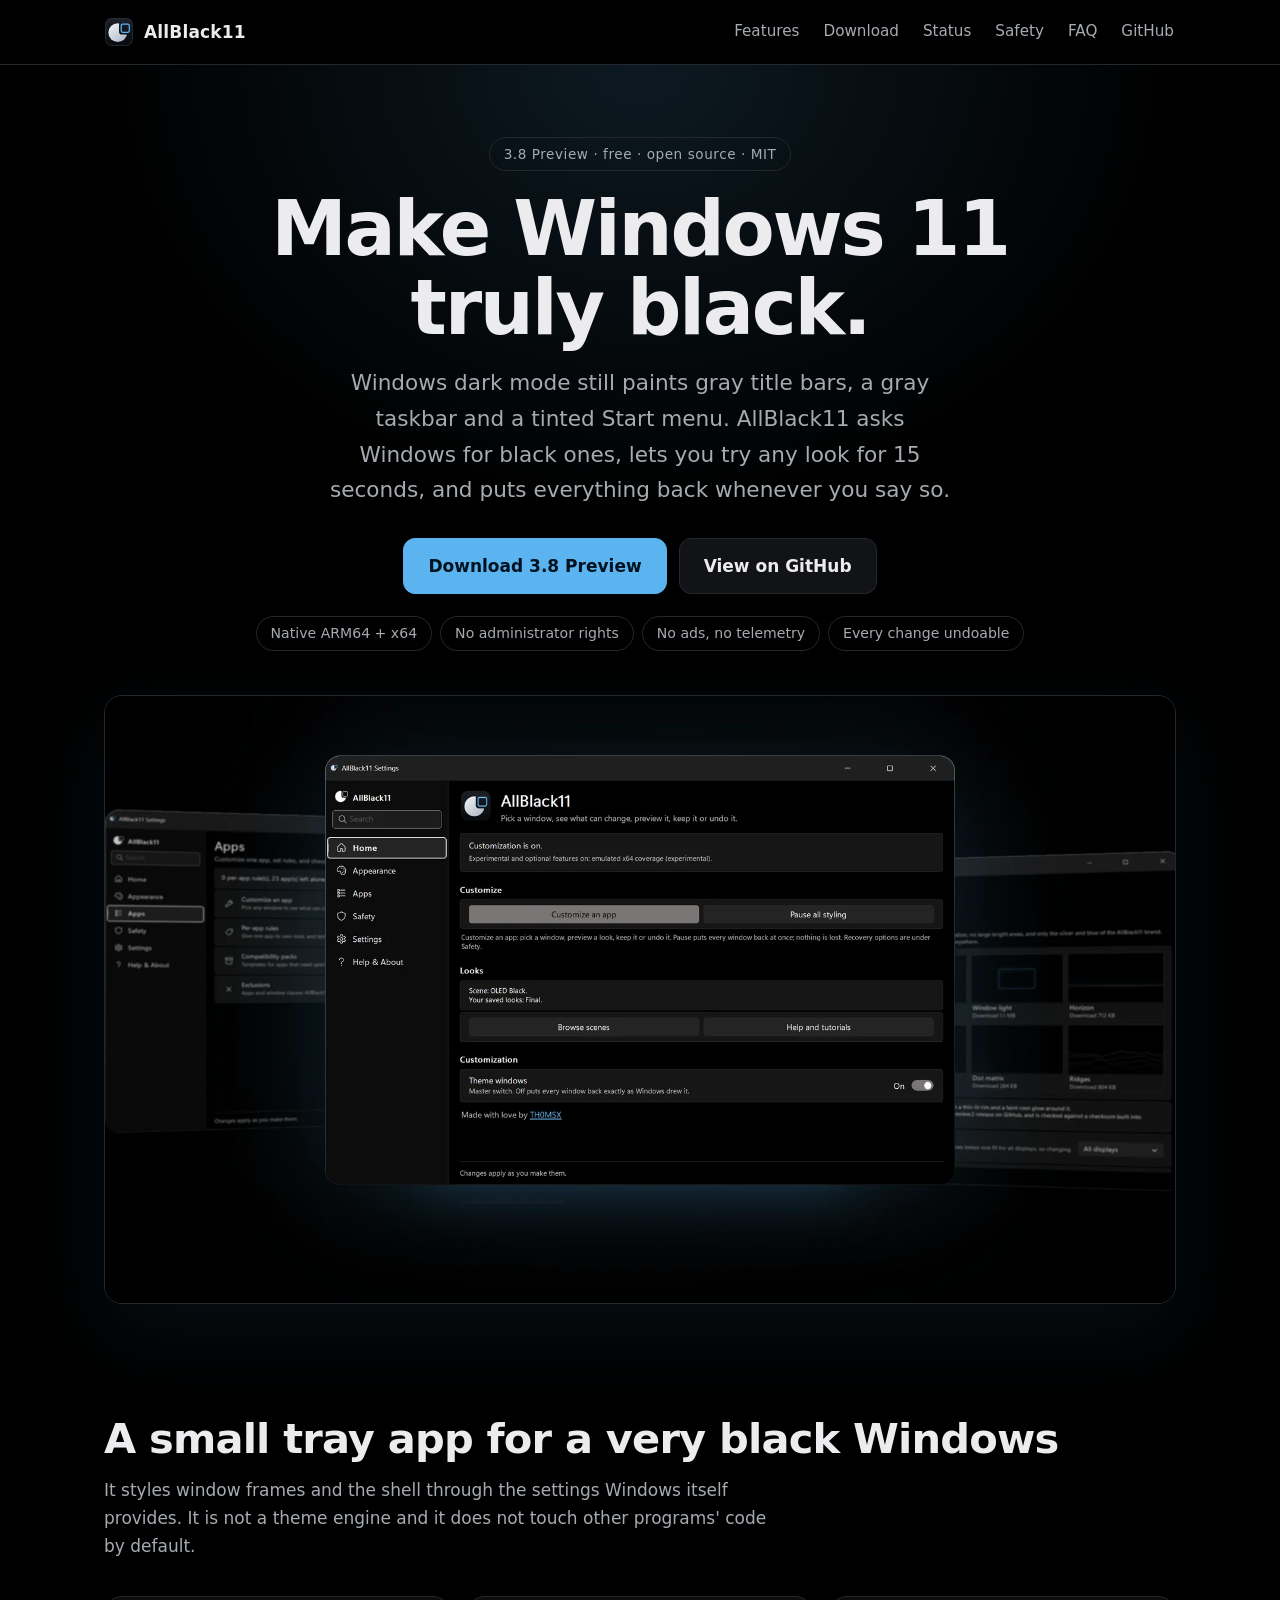
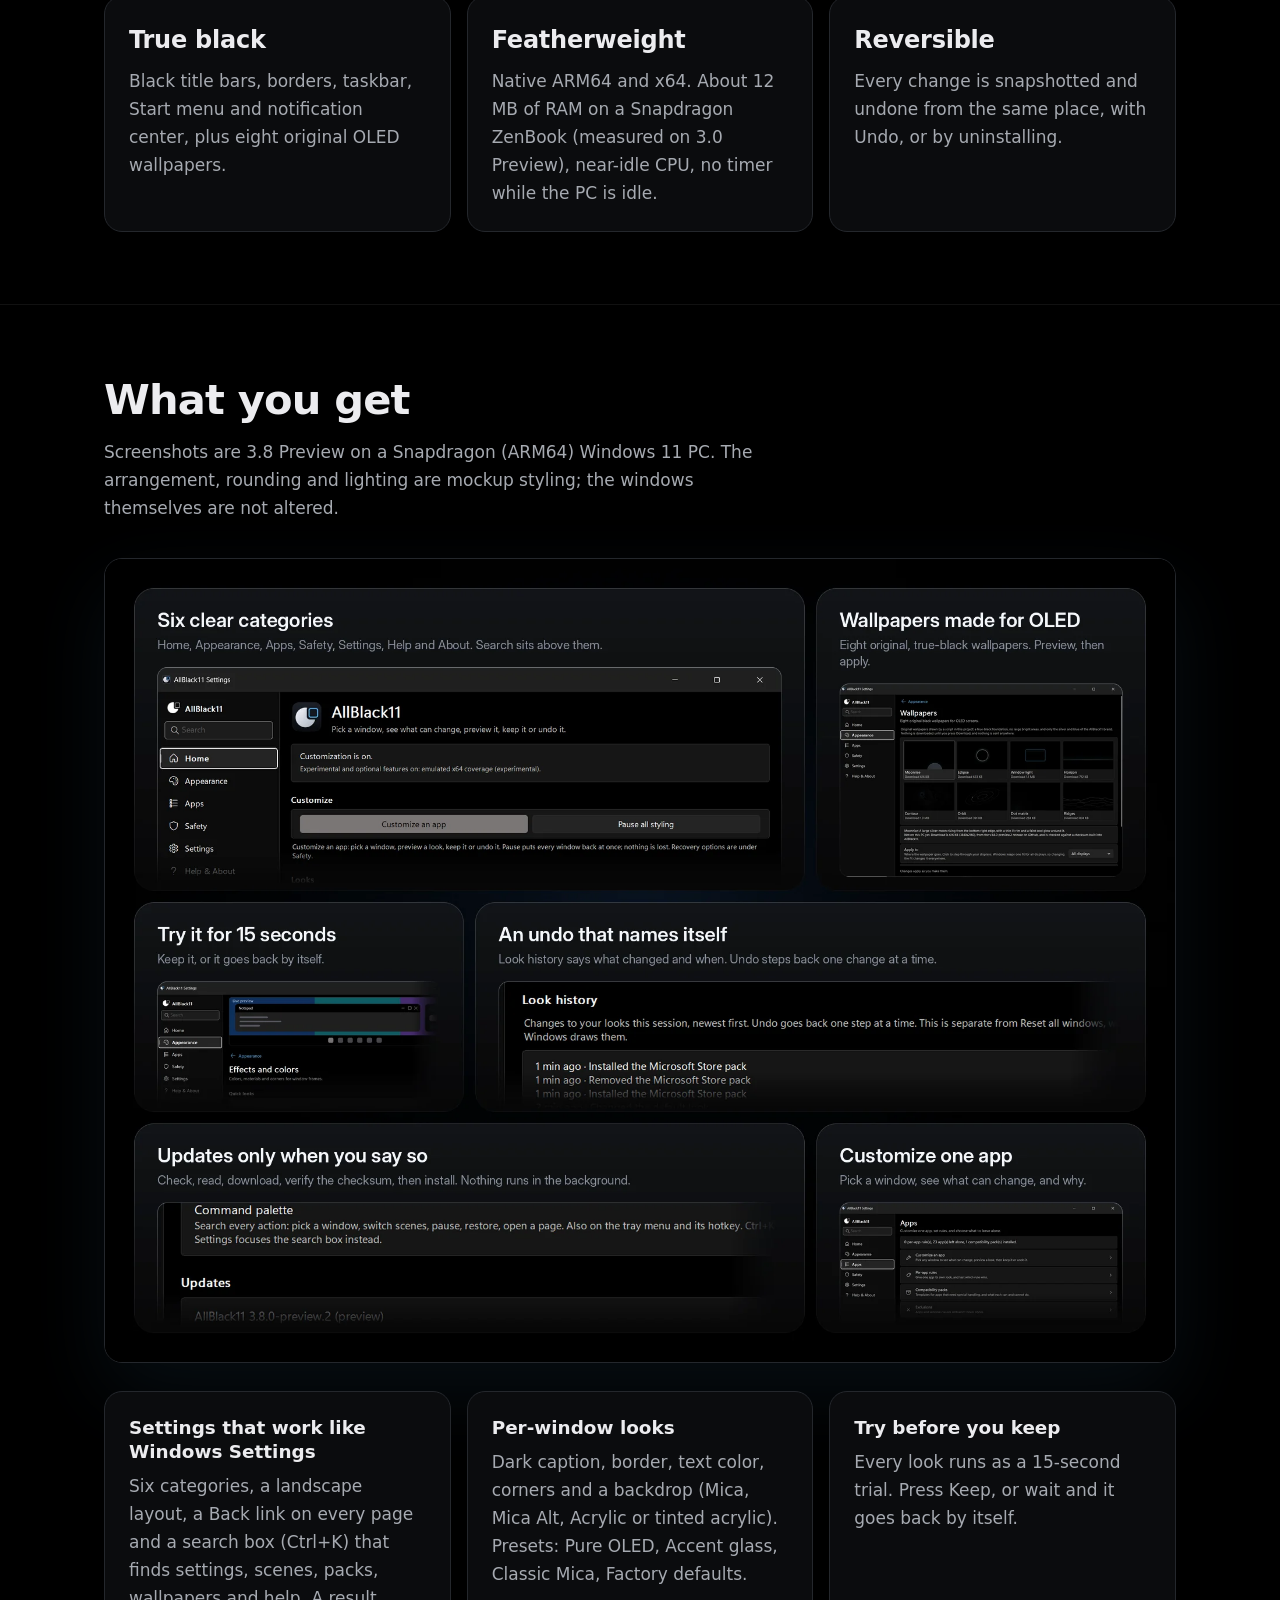
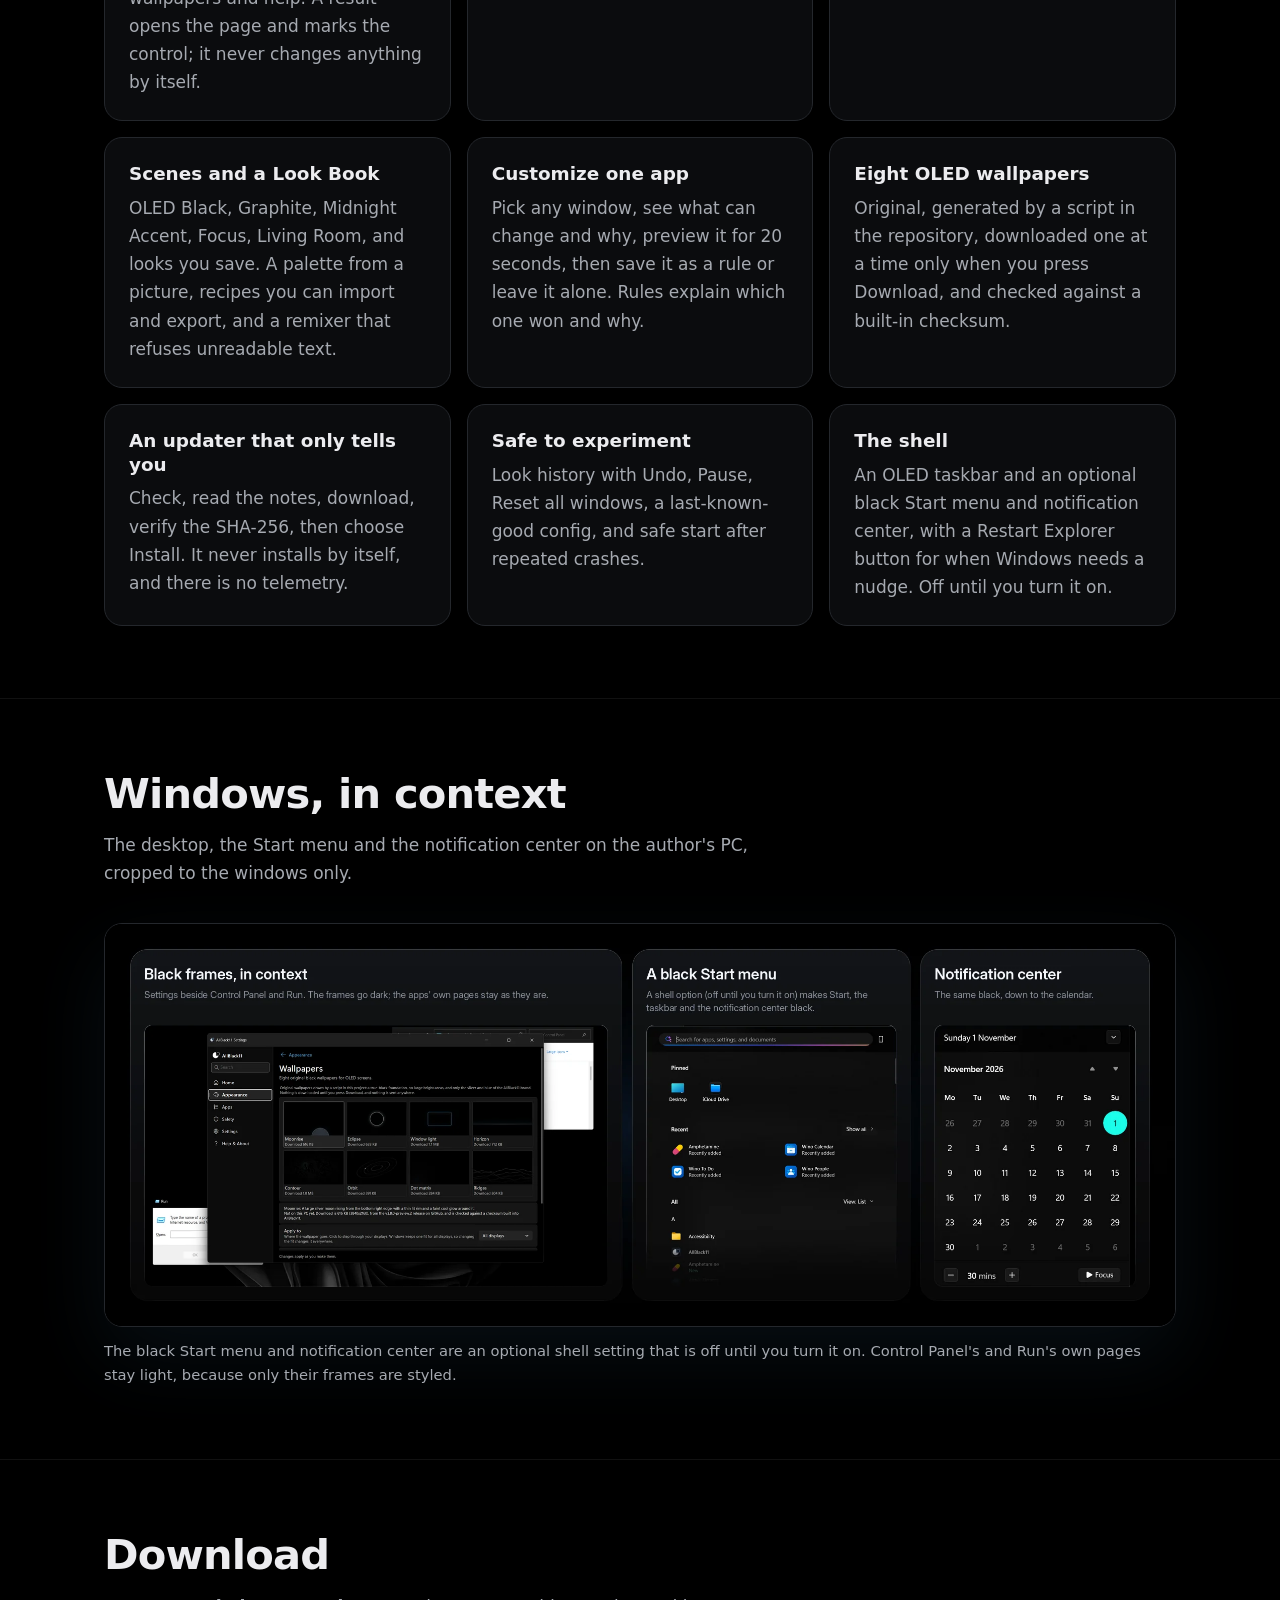
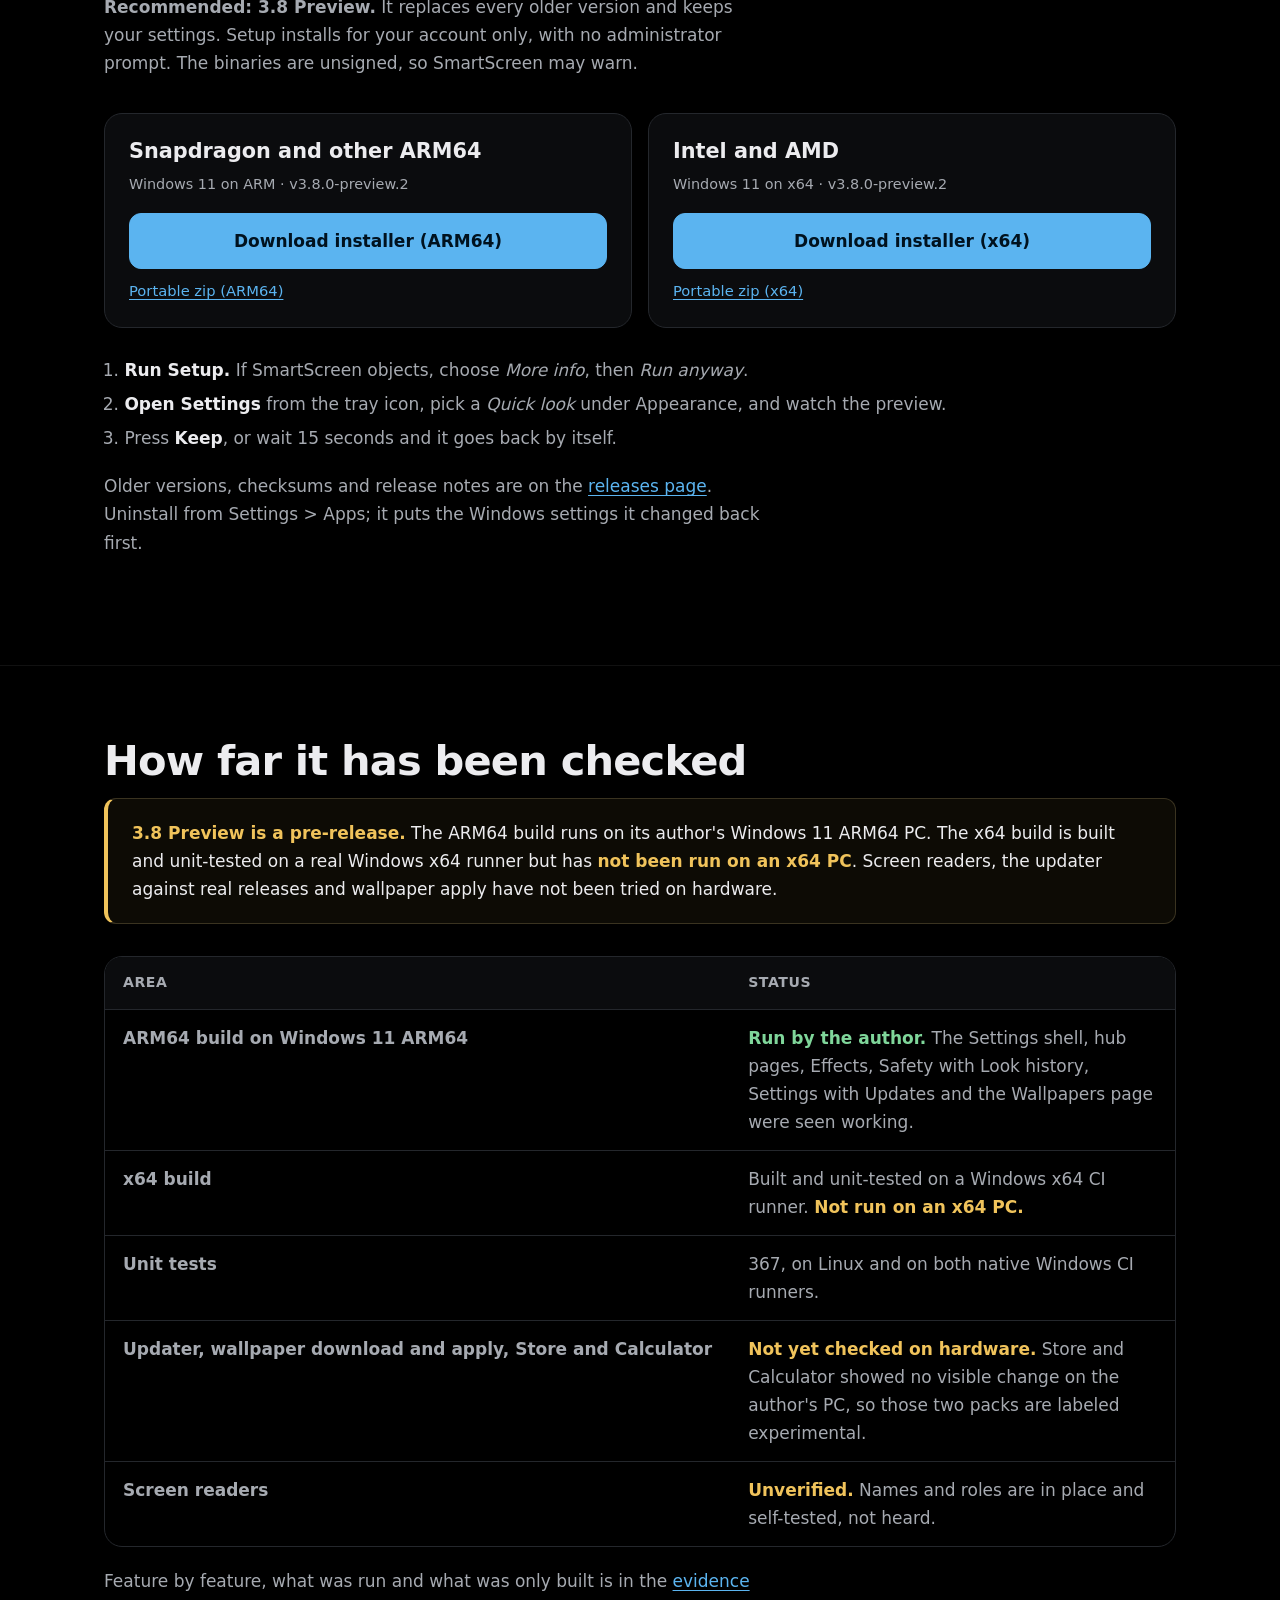
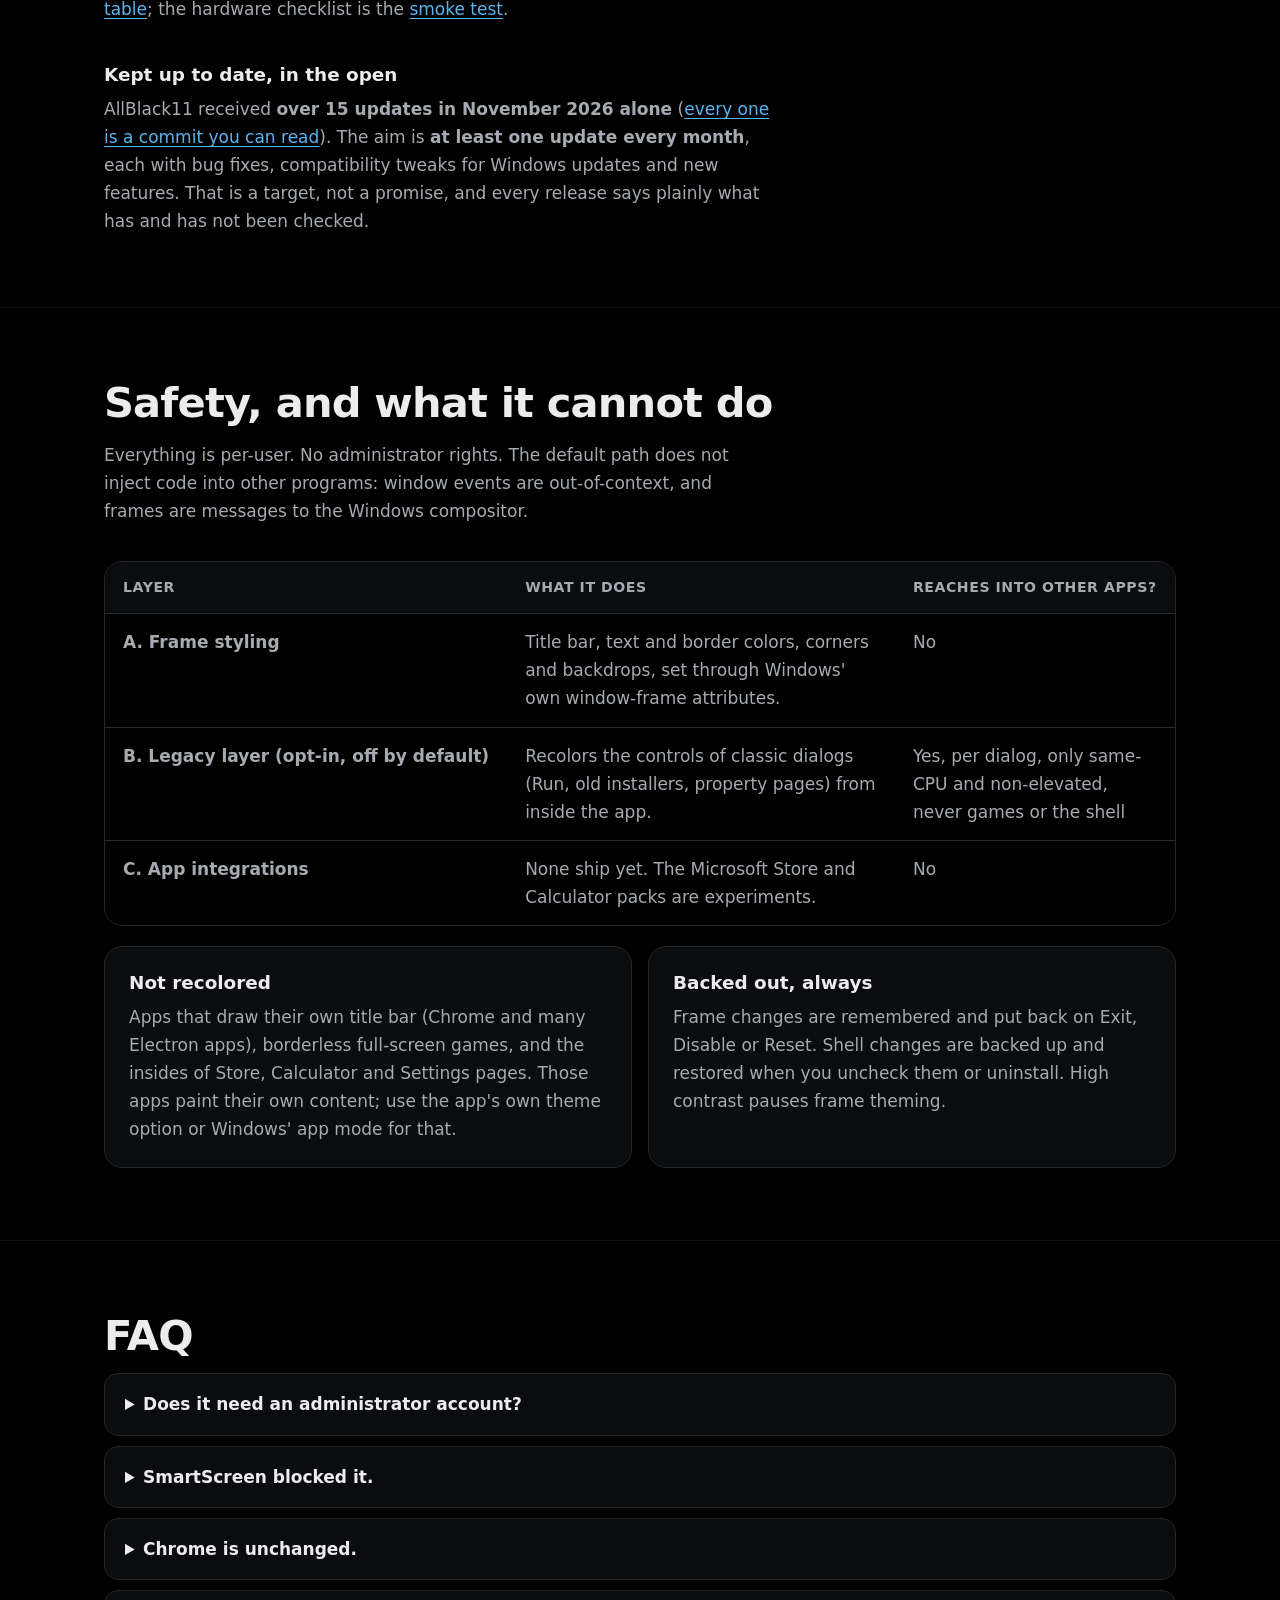
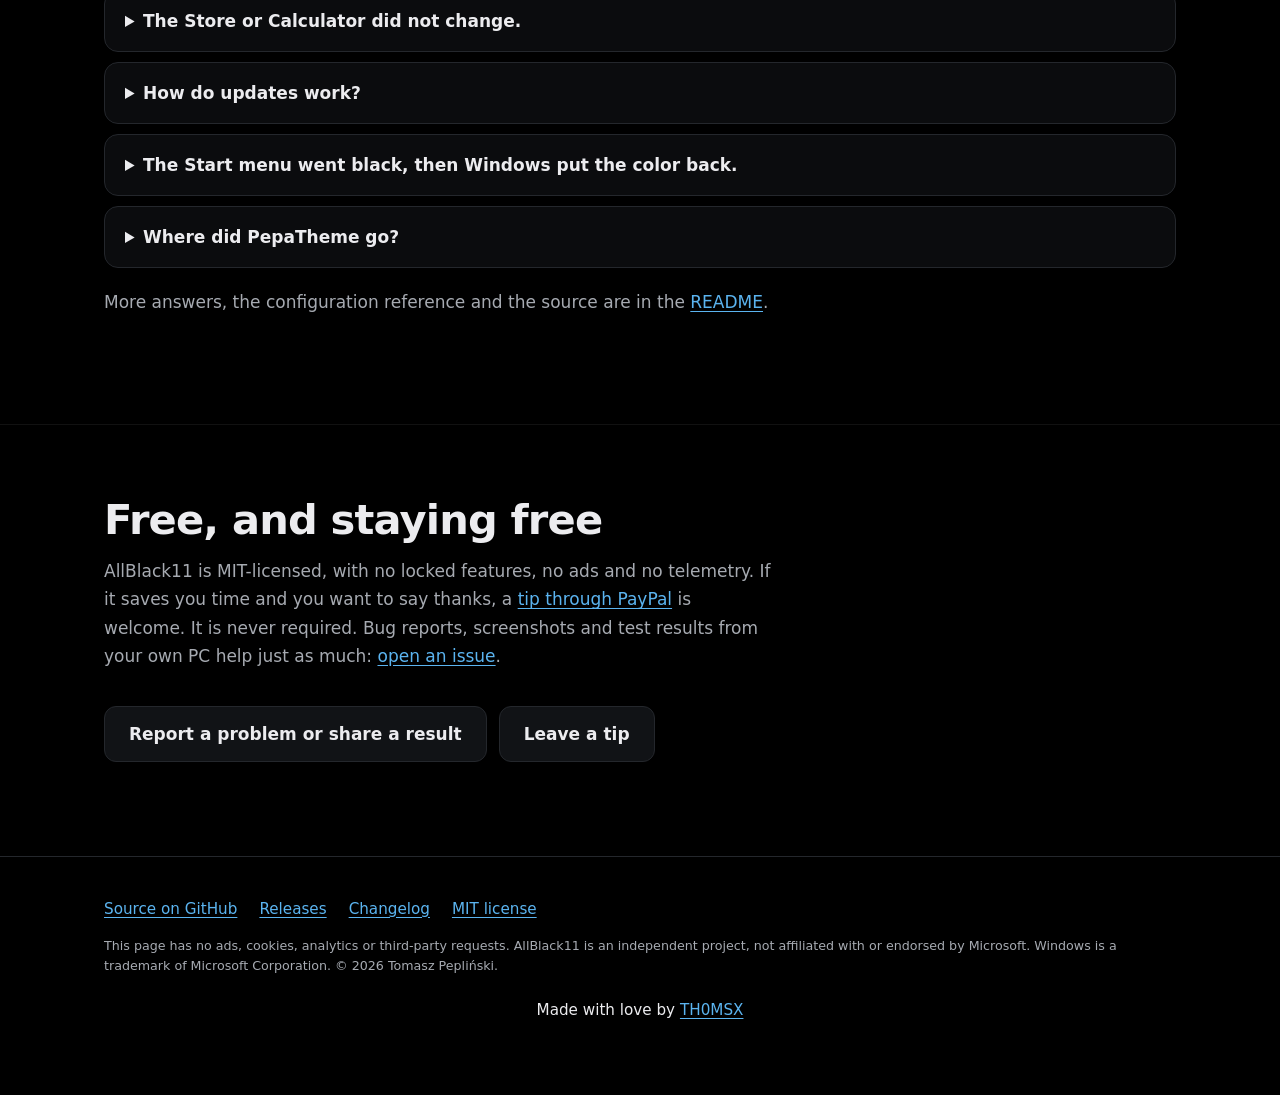
==== site/index.html @ 09786df1 "Add the AllBlack11 website (GitHub Pages) with a CI check site/: one static page (hero, features, Wi" ====
<!doctype html>
<html lang="en">
<head>
<meta charset="utf-8">
<meta name="viewport" content="width=device-width, initial-scale=1">
<title>AllBlack11: make Windows 11 truly black</title>
<meta name="description" content="A small, free, open-source tray app that asks Windows 11 for black title bars, borders, taskbar, Start menu and notification center. Native ARM64 and x64, no admin rights, fully reversible.">
<meta name="theme-color" content="#000000">
<meta name="color-scheme" content="dark">
<link rel="canonical" href="https://th0msx.github.io/AllBlack11/">
<link rel="icon" href="assets/icon.svg" type="image/svg+xml">
<link rel="apple-touch-icon" href="assets/apple-touch-icon.png">
<link rel="stylesheet" href="style.css">
<meta property="og:type" content="website">
<meta property="og:site_name" content="AllBlack11">
<meta property="og:title" content="AllBlack11: make Windows 11 truly black">
<meta property="og:description" content="OLED-friendly, featherweight, fully reversible. Native ARM64 and x64. Free and open source.">
<meta property="og:url" content="https://th0msx.github.io/AllBlack11/">
<meta property="og:image" content="https://th0msx.github.io/AllBlack11/assets/social-preview.png">
<meta property="og:image:width" content="1280">
<meta property="og:image:height" content="640">
<meta name="twitter:card" content="summary_large_image">
</head>
<body>
<a class="skip" href="#main">Skip to content</a>

<header class="site-header">
  <div class="wrap">
    <a class="brand" href="#top"><img src="assets/icon.svg" width="30" height="30" alt="">AllBlack11</a>
    <nav class="nav" aria-label="Main">
      <a href="#features">Features</a>
      <a href="#download">Download</a>
      <a href="#checked">Status</a>
      <a href="#safety">Safety</a>
      <a href="#faq">FAQ</a>
      <a href="https://github.com/TH0MSX/AllBlack11">GitHub</a>
    </nav>
  </div>
</header>

<main id="main">
<div id="top" class="hero">
  <div class="wrap">
    <p class="eyebrow">3.8 Preview &middot; free &middot; open source &middot; MIT</p>
    <h1>Make Windows 11 truly black.</h1>
    <p class="lead">Windows dark mode still paints gray title bars, a gray taskbar and a tinted Start menu. AllBlack11 asks Windows for black ones, lets you try any look for 15 seconds, and puts everything back whenever you say so.</p>
    <div class="cta">
      <a class="btn primary" href="#download">Download 3.8 Preview</a>
      <a class="btn" href="https://github.com/TH0MSX/AllBlack11">View on GitHub</a>
    </div>
    <ul class="chips" aria-label="Highlights">
      <li>Native ARM64 + x64</li>
      <li>No administrator rights</li>
      <li>No ads, no telemetry</li>
      <li>Every change undoable</li>
    </ul>
    <img class="shot" src="assets/hero.webp" width="1800" height="1020" fetchpriority="high"
         alt="AllBlack11 Settings floating over a black stage: Home with a search box, six categories and a Customize an app button, with the Apps and Wallpapers pages behind it">
  </div>
</div>

<section aria-labelledby="why">
  <div class="wrap">
    <h2 id="why">A small tray app for a very black Windows</h2>
    <p class="sub">It styles window frames and the shell through the settings Windows itself provides. It is not a theme engine and it does not touch other programs' code by default.</p>
    <div class="grid g3">
      <div class="card pillar">
        <span class="big">True black</span>
        <p>Black title bars, borders, taskbar, Start menu and notification center, plus eight original OLED wallpapers.</p>
      </div>
      <div class="card pillar">
        <span class="big">Featherweight</span>
        <p>Native ARM64 and x64. About 12 MB of RAM on a Snapdragon ZenBook (measured on 3.0 Preview), near-idle CPU, no timer while the PC is idle.</p>
      </div>
      <div class="card pillar">
        <span class="big">Reversible</span>
        <p>Every change is snapshotted and undone from the same place, with Undo, or by uninstalling.</p>
      </div>
    </div>
  </div>
</section>

<section id="features" aria-labelledby="features-h">
  <div class="wrap">
    <h2 id="features-h">What you get</h2>
    <p class="sub">Screenshots are 3.8 Preview on a Snapdragon (ARM64) Windows 11 PC. The arrangement, rounding and lighting are mockup styling; the windows themselves are not altered.</p>
    <figure>
      <img class="shot" src="assets/bento.webp" width="1838" height="1380" loading="lazy"
           alt="AllBlack11 in six tiles: six clear categories, wallpapers made for OLED, a 15-second try-out, a look history that names each change, updates only when you ask, and customizing one app">
    </figure>
    <div class="grid g3" style="margin-top:28px">
      <div class="card"><h3>Settings that work like Windows Settings</h3><p>Six categories, a landscape layout, a Back link on every page and a search box (Ctrl+K) that finds settings, scenes, packs, wallpapers and help. A result opens the page and marks the control; it never changes anything by itself.</p></div>
      <div class="card"><h3>Per-window looks</h3><p>Dark caption, border, text color, corners and a backdrop (Mica, Mica Alt, Acrylic or tinted acrylic). Presets: Pure OLED, Accent glass, Classic Mica, Factory defaults.</p></div>
      <div class="card"><h3>Try before you keep</h3><p>Every look runs as a 15-second trial. Press Keep, or wait and it goes back by itself.</p></div>
      <div class="card"><h3>Scenes and a Look Book</h3><p>OLED Black, Graphite, Midnight Accent, Focus, Living Room, and looks you save. A palette from a picture, recipes you can import and export, and a remixer that refuses unreadable text.</p></div>
      <div class="card"><h3>Customize one app</h3><p>Pick any window, see what can change and why, preview it for 20 seconds, then save it as a rule or leave it alone. Rules explain which one won and why.</p></div>
      <div class="card"><h3>Eight OLED wallpapers</h3><p>Original, generated by a script in the repository, downloaded one at a time only when you press Download, and checked against a built-in checksum.</p></div>
      <div class="card"><h3>An updater that only tells you</h3><p>Check, read the notes, download, verify the SHA-256, then choose Install. It never installs by itself, and there is no telemetry.</p></div>
      <div class="card"><h3>Safe to experiment</h3><p>Look history with Undo, Pause, Reset all windows, a last-known-good config, and safe start after repeated crashes.</p></div>
      <div class="card"><h3>The shell</h3><p>An OLED taskbar and an optional black Start menu and notification center, with a Restart Explorer button for when Windows needs a nudge. Off until you turn it on.</p></div>
    </div>
  </div>
</section>

<section aria-labelledby="context-h">
  <div class="wrap">
    <h2 id="context-h">Windows, in context</h2>
    <p class="sub">The desktop, the Start menu and the notification center on the author's PC, cropped to the windows only.</p>
    <figure>
      <img class="shot" src="assets/windows-gallery.webp" width="2127" height="798" loading="lazy"
           alt="Three crops from a Windows 11 ARM64 PC: AllBlack11 Settings beside Control Panel and Run with dark frames, a black Start menu, and the notification center calendar">
      <figcaption>The black Start menu and notification center are an optional shell setting that is off until you turn it on. Control Panel's and Run's own pages stay light, because only their frames are styled.</figcaption>
    </figure>
  </div>
</section>

<section id="download" aria-labelledby="download-h">
  <div class="wrap">
    <h2 id="download-h">Download</h2>
    <p class="sub"><strong>Recommended: 3.8 Preview.</strong> It replaces every older version and keeps your settings. Setup installs for your account only, with no administrator prompt. The binaries are unsigned, so SmartScreen may warn.</p>
    <div class="grid g2">
      <div class="card dl">
        <h3>Snapdragon and other ARM64</h3>
        <p class="tag">Windows 11 on ARM &middot; v3.8.0-preview.2</p>
        <a class="btn primary" href="https://github.com/TH0MSX/AllBlack11/releases/download/v3.8.0-preview.2/AllBlack11-Setup-arm64.exe">Download installer (ARM64)</a>
        <p class="alt"><a href="https://github.com/TH0MSX/AllBlack11/releases/download/v3.8.0-preview.2/AllBlack11-arm64.zip">Portable zip (ARM64)</a></p>
      </div>
      <div class="card dl">
        <h3>Intel and AMD</h3>
        <p class="tag">Windows 11 on x64 &middot; v3.8.0-preview.2</p>
        <a class="btn primary" href="https://github.com/TH0MSX/AllBlack11/releases/download/v3.8.0-preview.2/AllBlack11-Setup-x64.exe">Download installer (x64)</a>
        <p class="alt"><a href="https://github.com/TH0MSX/AllBlack11/releases/download/v3.8.0-preview.2/AllBlack11-x64.zip">Portable zip (x64)</a></p>
      </div>
    </div>
    <ol class="steps">
      <li><strong>Run Setup.</strong> If SmartScreen objects, choose <em>More info</em>, then <em>Run anyway</em>.</li>
      <li><strong>Open Settings</strong> from the tray icon, pick a <em>Quick look</em> under Appearance, and watch the preview.</li>
      <li>Press <strong>Keep</strong>, or wait 15 seconds and it goes back by itself.</li>
    </ol>
    <p class="sub" style="margin-top:20px">Older versions, checksums and release notes are on the <a href="https://github.com/TH0MSX/AllBlack11/releases">releases page</a>. Uninstall from Settings &gt; Apps; it puts the Windows settings it changed back first.</p>
  </div>
</section>

<section id="checked" aria-labelledby="checked-h">
  <div class="wrap">
    <h2 id="checked-h">How far it has been checked</h2>
    <div class="note">
      <p><strong>3.8 Preview is a pre-release.</strong> The ARM64 build runs on its author's Windows 11 ARM64 PC. The x64 build is built and unit-tested on a real Windows x64 runner but has <strong>not been run on an x64 PC</strong>. Screen readers, the updater against real releases and wallpaper apply have not been tried on hardware.</p>
    </div>
    <div class="table-wrap">
      <table>
        <thead><tr><th scope="col">Area</th><th scope="col">Status</th></tr></thead>
        <tbody>
          <tr><td>ARM64 build on Windows 11 ARM64</td><td><strong class="ok">Run by the author.</strong> The Settings shell, hub pages, Effects, Safety with Look history, Settings with Updates and the Wallpapers page were seen working.</td></tr>
          <tr><td>x64 build</td><td>Built and unit-tested on a Windows x64 CI runner. <strong class="todo">Not run on an x64 PC.</strong></td></tr>
          <tr><td>Unit tests</td><td>367, on Linux and on both native Windows CI runners.</td></tr>
          <tr><td>Updater, wallpaper download and apply, Store and Calculator</td><td><strong class="todo">Not yet checked on hardware.</strong> Store and Calculator showed no visible change on the author's PC, so those two packs are labeled experimental.</td></tr>
          <tr><td>Screen readers</td><td><strong class="todo">Unverified.</strong> Names and roles are in place and self-tested, not heard.</td></tr>
        </tbody>
      </table>
    </div>
    <p class="sub" style="margin-top:20px">Feature by feature, what was run and what was only built is in the <a href="https://github.com/TH0MSX/AllBlack11/blob/main/docs/dev/EVIDENCE.md">evidence table</a>; the hardware checklist is the <a href="https://github.com/TH0MSX/AllBlack11/blob/main/docs/dev/SMOKE-TEST.md">smoke test</a>.</p>

    <h3 style="margin-top:40px">Kept up to date, in the open</h3>
    <p class="sub" style="margin-bottom:0">AllBlack11 received <strong>over 15 updates in November 2026 alone</strong> (<a href="https://github.com/TH0MSX/AllBlack11/commits/main/?since=2026-11-01&amp;until=2026-11-30">every one is a commit you can read</a>). The aim is <strong>at least one update every month</strong>, each with bug fixes, compatibility tweaks for Windows updates and new features. That is a target, not a promise, and every release says plainly what has and has not been checked.</p>
  </div>
</section>

<section id="safety" aria-labelledby="safety-h">
  <div class="wrap">
    <h2 id="safety-h">Safety, and what it cannot do</h2>
    <p class="sub">Everything is per-user. No administrator rights. The default path does not inject code into other programs: window events are out-of-context, and frames are messages to the Windows compositor.</p>
    <div class="table-wrap">
      <table>
        <thead><tr><th scope="col">Layer</th><th scope="col">What it does</th><th scope="col">Reaches into other apps?</th></tr></thead>
        <tbody>
          <tr><td>A. Frame styling</td><td>Title bar, text and border colors, corners and backdrops, set through Windows' own window-frame attributes.</td><td>No</td></tr>
          <tr><td>B. Legacy layer (opt-in, off by default)</td><td>Recolors the controls of classic dialogs (Run, old installers, property pages) from inside the app.</td><td>Yes, per dialog, only same-CPU and non-elevated, never games or the shell</td></tr>
          <tr><td>C. App integrations</td><td>None ship yet. The Microsoft Store and Calculator packs are experiments.</td><td>No</td></tr>
        </tbody>
      </table>
    </div>
    <div class="grid g2" style="margin-top:20px">
      <div class="card"><h3>Not recolored</h3><p>Apps that draw their own title bar (Chrome and many Electron apps), borderless full-screen games, and the insides of Store, Calculator and Settings pages. Those apps paint their own content; use the app's own theme option or Windows' app mode for that.</p></div>
      <div class="card"><h3>Backed out, always</h3><p>Frame changes are remembered and put back on Exit, Disable or Reset. Shell changes are backed up and restored when you uncheck them or uninstall. High contrast pauses frame theming.</p></div>
    </div>
  </div>
</section>

<section id="faq" aria-labelledby="faq-h">
  <div class="wrap">
    <h2 id="faq-h">FAQ</h2>
    <details>
      <summary>Does it need an administrator account?</summary>
      <div><p>No. The program runs as the current user and its registry writes are per-user.</p></div>
    </details>
    <details>
      <summary>SmartScreen blocked it.</summary>
      <div><p>The binaries are unsigned. Choose <em>More info</em>, then <em>Run anyway</em>. You can also check the SHA-256 shown on the release page.</p></div>
    </details>
    <details>
      <summary>Chrome is unchanged.</summary>
      <div><p>Chrome draws its own title bar. AllBlack11 only changes frames that Windows itself paints.</p></div>
    </details>
    <details>
      <summary>The Store or Calculator did not change.</summary>
      <div><p>Expected. Those windows are hosted by Windows' app frame and draw their own pages. The experimental packs ask only for frame colors that are close to the default look. For page colors, use the app's own theme option or Windows' app mode (Settings &gt; Personalization &gt; Colors).</p></div>
    </details>
    <details>
      <summary>How do updates work?</summary>
      <div><p>Settings &gt; Updates asks GitHub, only when you press Check (or once a day if you turn that on), whether a newer release exists. It never installs by itself: you read what is new, download, the checksum is verified, then you choose Install.</p></div>
    </details>
    <details>
      <summary>The Start menu went black, then Windows put the color back.</summary>
      <div><p>Changing the accent in Settings rebuilds Windows' palette. While <em>Black Start, taskbar &amp; notification center</em> is on, AllBlack11 watches for that and sets the three slots back to black.</p></div>
    </details>
    <details>
      <summary>Where did PepaTheme go?</summary>
      <div><p>Same program, new name. The first launch copies the old config and snapshots when the new ones are missing.</p></div>
    </details>
    <p class="sub" style="margin-top:20px">More answers, the configuration reference and the source are in the <a href="https://github.com/TH0MSX/AllBlack11#readme">README</a>.</p>
  </div>
</section>

<section id="support" aria-labelledby="support-h">
  <div class="wrap">
    <h2 id="support-h">Free, and staying free</h2>
    <p class="sub">AllBlack11 is MIT-licensed, with no locked features, no ads and no telemetry. If it saves you time and you want to say thanks, a <a href="https://paypal.me/peplinski00">tip through PayPal</a> is welcome. It is never required. Bug reports, screenshots and test results from your own PC help just as much: <a href="https://github.com/TH0MSX/AllBlack11/issues">open an issue</a>.</p>
    <div class="cta" style="justify-content:flex-start">
      <a class="btn" href="https://github.com/TH0MSX/AllBlack11/issues">Report a problem or share a result</a>
      <a class="btn" href="https://paypal.me/peplinski00">Leave a tip</a>
    </div>
  </div>
</section>
</main>

<footer class="site-footer">
  <div class="wrap">
    <nav aria-label="Footer">
      <a href="https://github.com/TH0MSX/AllBlack11">Source on GitHub</a>
      <a href="https://github.com/TH0MSX/AllBlack11/releases">Releases</a>
      <a href="https://github.com/TH0MSX/AllBlack11/blob/main/CHANGELOG.md">Changelog</a>
      <a href="https://github.com/TH0MSX/AllBlack11/blob/main/LICENSE">MIT license</a>
    </nav>
    <small>This page has no ads, cookies, analytics or third-party requests. AllBlack11 is an independent project, not affiliated with or endorsed by Microsoft. Windows is a trademark of Microsoft Corporation. &copy; 2026 Tomasz Pepli&#324;ski.</small>
    <p class="made">Made with love by <a href="https://github.com/TH0MSX">TH0MSX</a></p>
  </div>
</footer>
</body>
</html>
---- site/style.css ----
/* AllBlack11 site. One file, no imports, no web fonts, no third-party requests. */
:root {
  --bg: #000;
  --panel: #0b0c0e;
  --panel-2: #111316;
  --line: #24272c;
  --text: #ececef;
  --muted: #a6aab1;
  --accent: #5bb4f0;
  --accent-ink: #00121f;
  --warn: #f0c35b;
  --radius: 18px;
  --max: 1120px;
  color-scheme: dark;
}

* { box-sizing: border-box; }

html {
  scroll-behavior: smooth;
  scroll-padding-top: 76px;
  -webkit-text-size-adjust: 100%;
}

@media (prefers-reduced-motion: reduce) {
  html { scroll-behavior: auto; }
  * { transition: none !important; animation: none !important; }
}

body {
  margin: 0;
  background: var(--bg);
  color: var(--text);
  font: 400 1.0625rem/1.65 "Segoe UI Variable Text", "Segoe UI", system-ui, -apple-system, Roboto, Helvetica, Arial, sans-serif;
}

img { max-width: 100%; height: auto; display: block; }

a { color: var(--accent); text-underline-offset: 3px; }
a:hover { color: #9bd3f7; }

:focus-visible {
  outline: 3px solid var(--accent);
  outline-offset: 3px;
  border-radius: 6px;
}

.skip {
  position: absolute;
  left: 12px;
  top: -64px;
  background: var(--accent);
  color: var(--accent-ink);
  padding: 10px 16px;
  border-radius: 10px;
  font-weight: 600;
  z-index: 20;
}
.skip:focus { top: 12px; }

.wrap { max-width: var(--max); margin: 0 auto; padding: 0 24px; }

/* Header */
.site-header {
  position: sticky;
  top: 0;
  z-index: 10;
  background: rgba(0, 0, 0, 0.82);
  -webkit-backdrop-filter: blur(18px) saturate(140%);
  backdrop-filter: blur(18px) saturate(140%);
  border-bottom: 1px solid var(--line);
}
.site-header .wrap {
  display: flex;
  align-items: center;
  justify-content: space-between;
  gap: 16px;
  min-height: 64px;
}
.brand {
  display: flex;
  align-items: center;
  gap: 10px;
  color: var(--text);
  text-decoration: none;
  font-weight: 650;
  letter-spacing: 0.01em;
}
.brand img { width: 30px; height: 30px; border-radius: 8px; }
.nav { display: flex; flex-wrap: wrap; gap: 4px 20px; }
.nav a {
  color: var(--muted);
  text-decoration: none;
  font-size: 0.95rem;
  padding: 6px 2px;
}
.nav a:hover { color: var(--text); }

@media (max-width: 700px) {
  /* Brand on its own row, links below it; not sticky so two rows never cover the page. */
  .site-header { position: static; }
  .site-header .wrap { flex-direction: column; align-items: flex-start; gap: 2px; padding-top: 10px; padding-bottom: 8px; }
  .nav { gap: 2px 18px; }
  html { scroll-padding-top: 12px; }
}

/* Hero */
.hero {
  text-align: center;
  padding: 72px 0 40px;
  background:
    radial-gradient(60% 50% at 50% 0%, rgba(91, 180, 240, 0.14), rgba(91, 180, 240, 0) 70%);
}
.eyebrow {
  display: inline-block;
  margin: 0 0 18px;
  padding: 5px 14px;
  border: 1px solid var(--line);
  border-radius: 999px;
  color: var(--muted);
  font-size: 0.85rem;
  letter-spacing: 0.04em;
}
h1 {
  margin: 0 auto 18px;
  max-width: 16ch;
  font-size: clamp(2.5rem, 7vw, 4.75rem);
  line-height: 1.04;
  letter-spacing: -0.03em;
  font-weight: 700;
}
.lead {
  margin: 0 auto 30px;
  max-width: 46ch;
  color: var(--muted);
  font-size: clamp(1.1rem, 2.4vw, 1.35rem);
}
.cta { display: flex; flex-wrap: wrap; gap: 12px; justify-content: center; margin-bottom: 22px; }
.btn {
  display: inline-block;
  padding: 13px 24px;
  border-radius: 12px;
  border: 1px solid var(--line);
  background: var(--panel-2);
  color: var(--text);
  font-weight: 600;
  text-decoration: none;
  transition: background 0.15s, border-color 0.15s;
}
.btn:hover { background: #1a1d21; border-color: #3a3f46; color: var(--text); }
.btn.primary { background: var(--accent); border-color: var(--accent); color: var(--accent-ink); }
.btn.primary:hover { background: #8bcbf6; border-color: #8bcbf6; color: var(--accent-ink); }

.chips {
  display: flex;
  flex-wrap: wrap;
  gap: 8px;
  justify-content: center;
  margin: 0 0 44px;
  padding: 0;
  list-style: none;
}
.chips li {
  padding: 5px 14px;
  border: 1px solid var(--line);
  border-radius: 999px;
  font-size: 0.88rem;
  color: var(--muted);
}

.shot {
  border-radius: var(--radius);
  border: 1px solid var(--line);
  box-shadow: 0 30px 80px rgba(91, 180, 240, 0.08);
  margin: 0 auto;
}

/* Sections */
section { padding: 72px 0; }
section + section { border-top: 1px solid #111; }
h2 {
  margin: 0 0 14px;
  font-size: clamp(1.8rem, 4vw, 2.6rem);
  line-height: 1.12;
  letter-spacing: -0.02em;
}
h3 { margin: 0 0 8px; font-size: 1.15rem; line-height: 1.3; }
.sub { margin: 0 0 36px; max-width: 62ch; color: var(--muted); }
p { margin: 0 0 1em; }

.grid { display: grid; gap: 16px; }
.g3 { grid-template-columns: repeat(3, 1fr); }
.g2 { grid-template-columns: repeat(2, 1fr); }
@media (max-width: 860px) {
  .g3 { grid-template-columns: 1fr 1fr; }
}
@media (max-width: 600px) {
  .g3, .g2 { grid-template-columns: 1fr; }
  section { padding: 52px 0; }
  .hero { padding-top: 48px; }
}

.card {
  padding: 24px;
  background: var(--panel);
  border: 1px solid var(--line);
  border-radius: var(--radius);
}
.card p:last-child { margin-bottom: 0; }
.card p { color: var(--muted); }
.card h3 { color: var(--text); }

.pillar { text-align: left; }
.pillar .big {
  display: block;
  margin-bottom: 6px;
  font-size: 1.5rem;
  font-weight: 700;
  letter-spacing: -0.01em;
}

.note {
  padding: 20px 24px;
  border: 1px solid #3a3320;
  border-left: 4px solid var(--warn);
  border-radius: 12px;
  background: #0d0b05;
  margin: 0 0 32px;
}
.note strong { color: var(--warn); }
.note p:last-child { margin-bottom: 0; }

figure { margin: 0; }
figcaption { margin-top: 12px; color: var(--muted); font-size: 0.92rem; }

/* Download */
.dl h3 { font-size: 1.3rem; }
.dl .tag { color: var(--muted); font-size: 0.9rem; margin-bottom: 16px; }
.dl .btn { width: 100%; text-align: center; margin-bottom: 10px; }
.dl .alt { font-size: 0.92rem; }
.steps { margin: 28px 0 0; padding-left: 1.2em; color: var(--muted); }
.steps li { margin-bottom: 6px; }
.steps strong { color: var(--text); }

/* Tables */
.table-wrap { overflow-x: auto; border: 1px solid var(--line); border-radius: var(--radius); }
table { width: 100%; border-collapse: collapse; min-width: 560px; }
th, td { padding: 14px 18px; text-align: left; vertical-align: top; border-bottom: 1px solid var(--line); }
tr:last-child td { border-bottom: 0; }
th { color: var(--muted); font-weight: 600; font-size: 0.88rem; letter-spacing: 0.04em; text-transform: uppercase; background: var(--panel); }
td:first-child { white-space: nowrap; font-weight: 600; }
td strong { color: var(--text); }
td { color: var(--muted); }
.ok { color: #7fd69a; }
.todo { color: var(--warn); }

/* FAQ */
details {
  border: 1px solid var(--line);
  border-radius: 14px;
  background: var(--panel);
  margin-bottom: 10px;
}
summary {
  cursor: pointer;
  padding: 16px 20px;
  font-weight: 600;
  list-style-position: inside;
}
details[open] summary { border-bottom: 1px solid var(--line); }
details > div { padding: 14px 20px 6px; color: var(--muted); }

/* Footer */
.site-footer { border-top: 1px solid var(--line); padding: 40px 0 56px; color: var(--muted); font-size: 0.95rem; }
.site-footer .wrap { display: grid; gap: 14px; }
.site-footer nav { display: flex; flex-wrap: wrap; gap: 6px 22px; }
.site-footer small { display: block; line-height: 1.6; }
.made { text-align: center; margin-top: 8px; color: var(--text); }

code { font: 0.92em ui-monospace, "Cascadia Mono", Consolas, monospace; background: #15171a; padding: 2px 6px; border-radius: 6px; }

/* Forced colors: let the system palette win. */
@media (forced-colors: active) {
  .btn.primary { background: ButtonFace; color: ButtonText; border-color: ButtonText; }
  .card, details, .note, .table-wrap { border-color: CanvasText; }
}
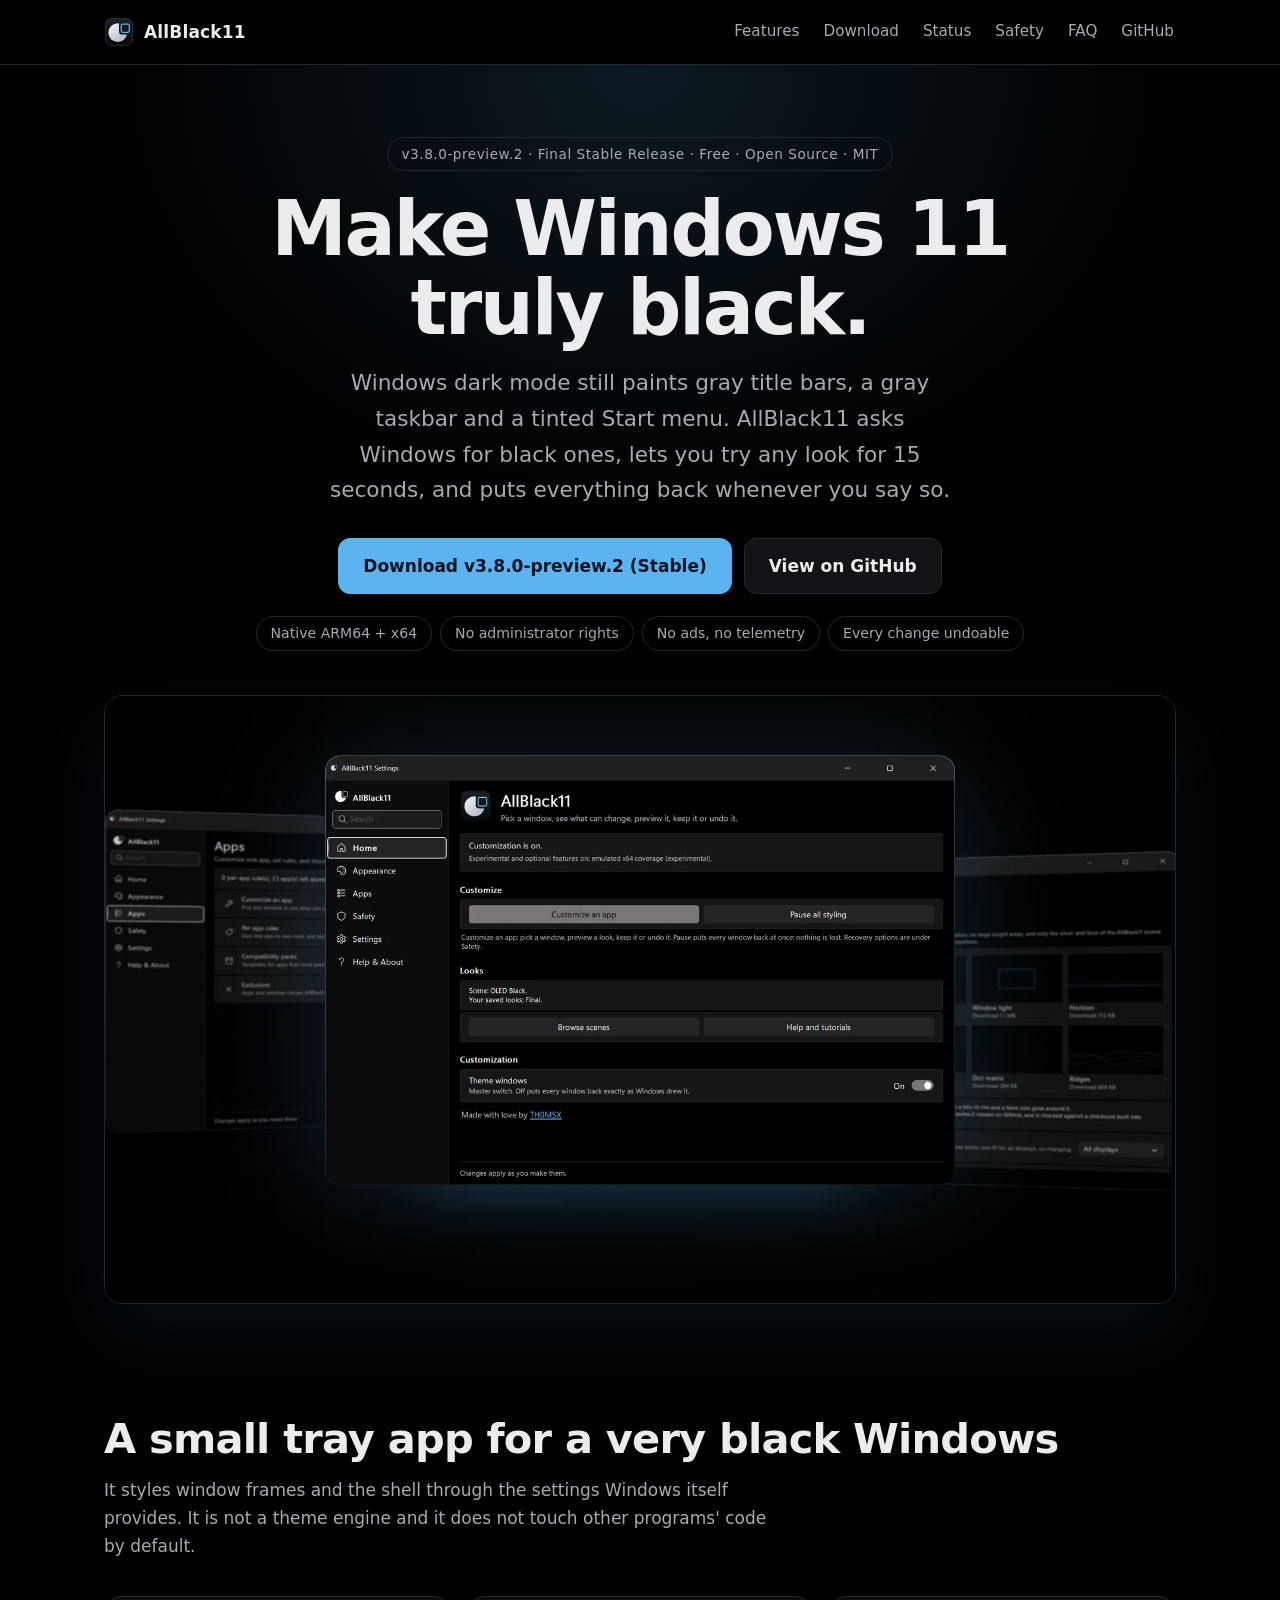
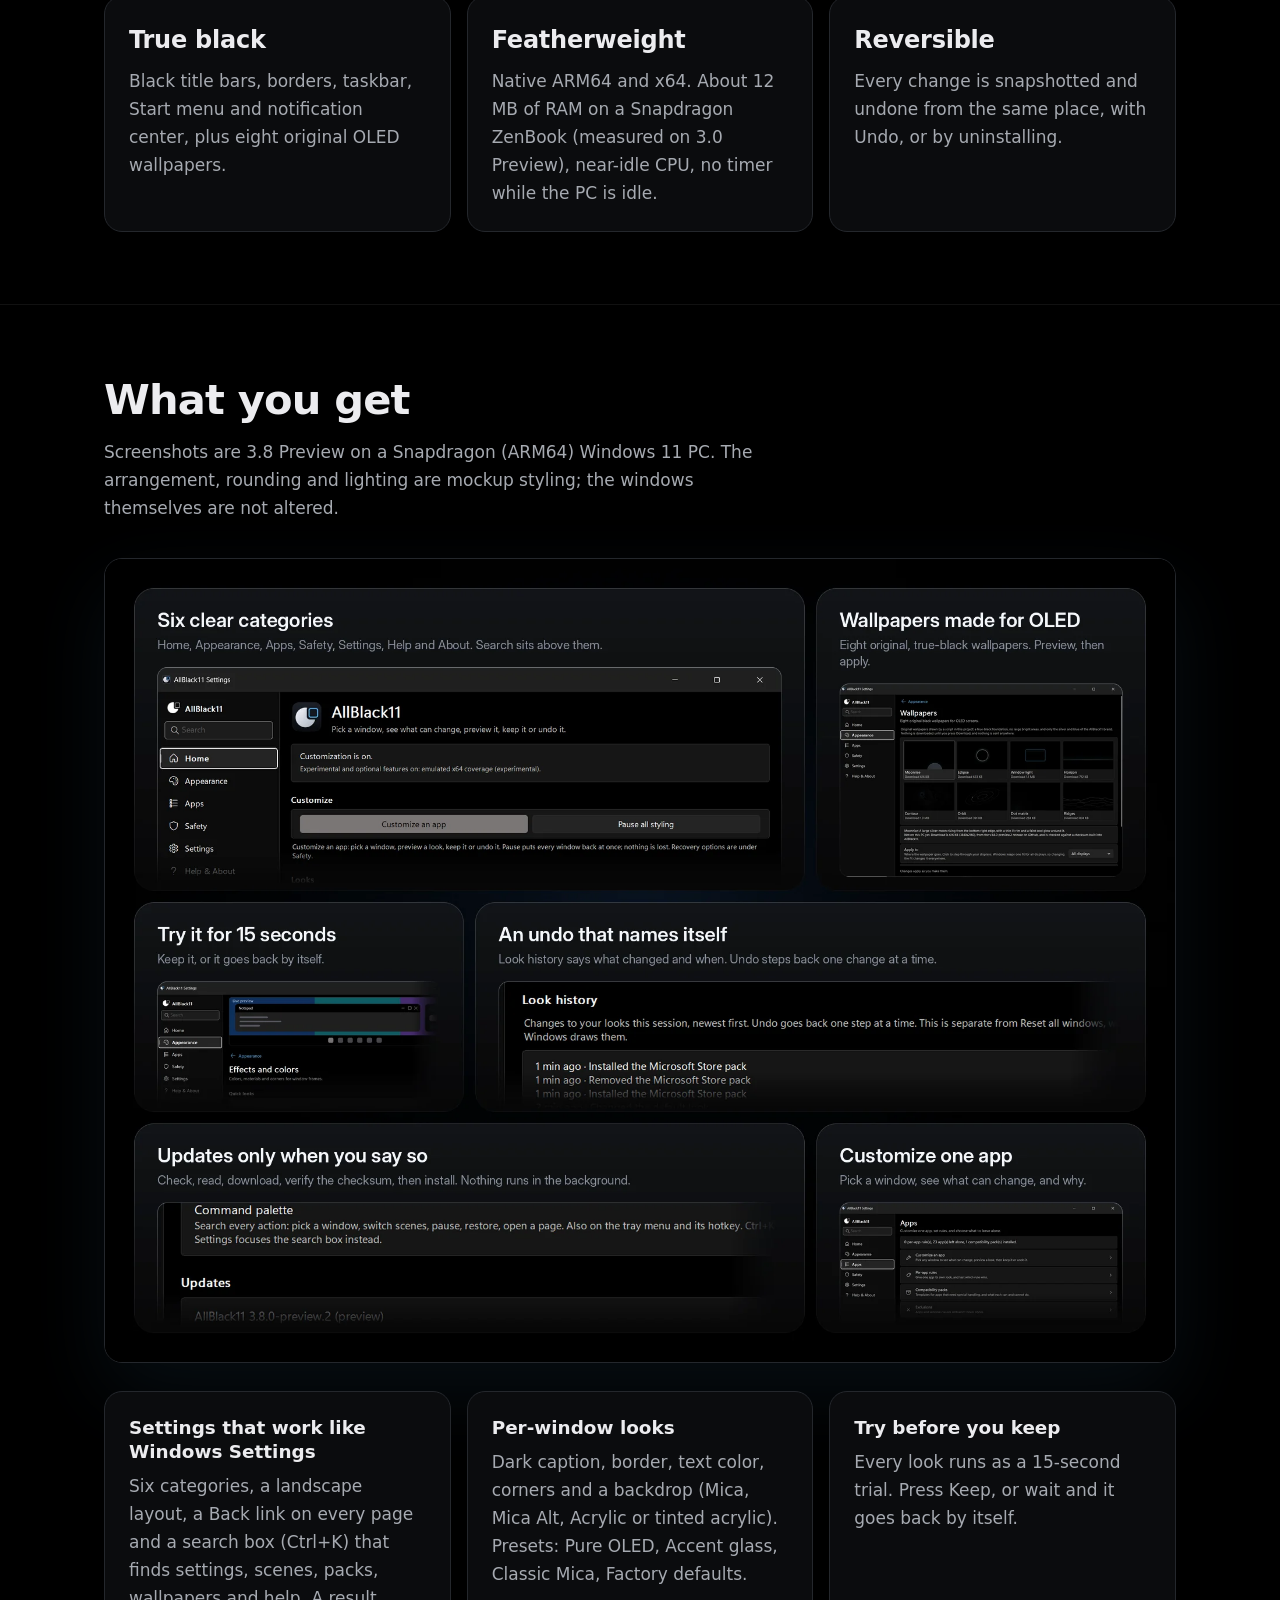
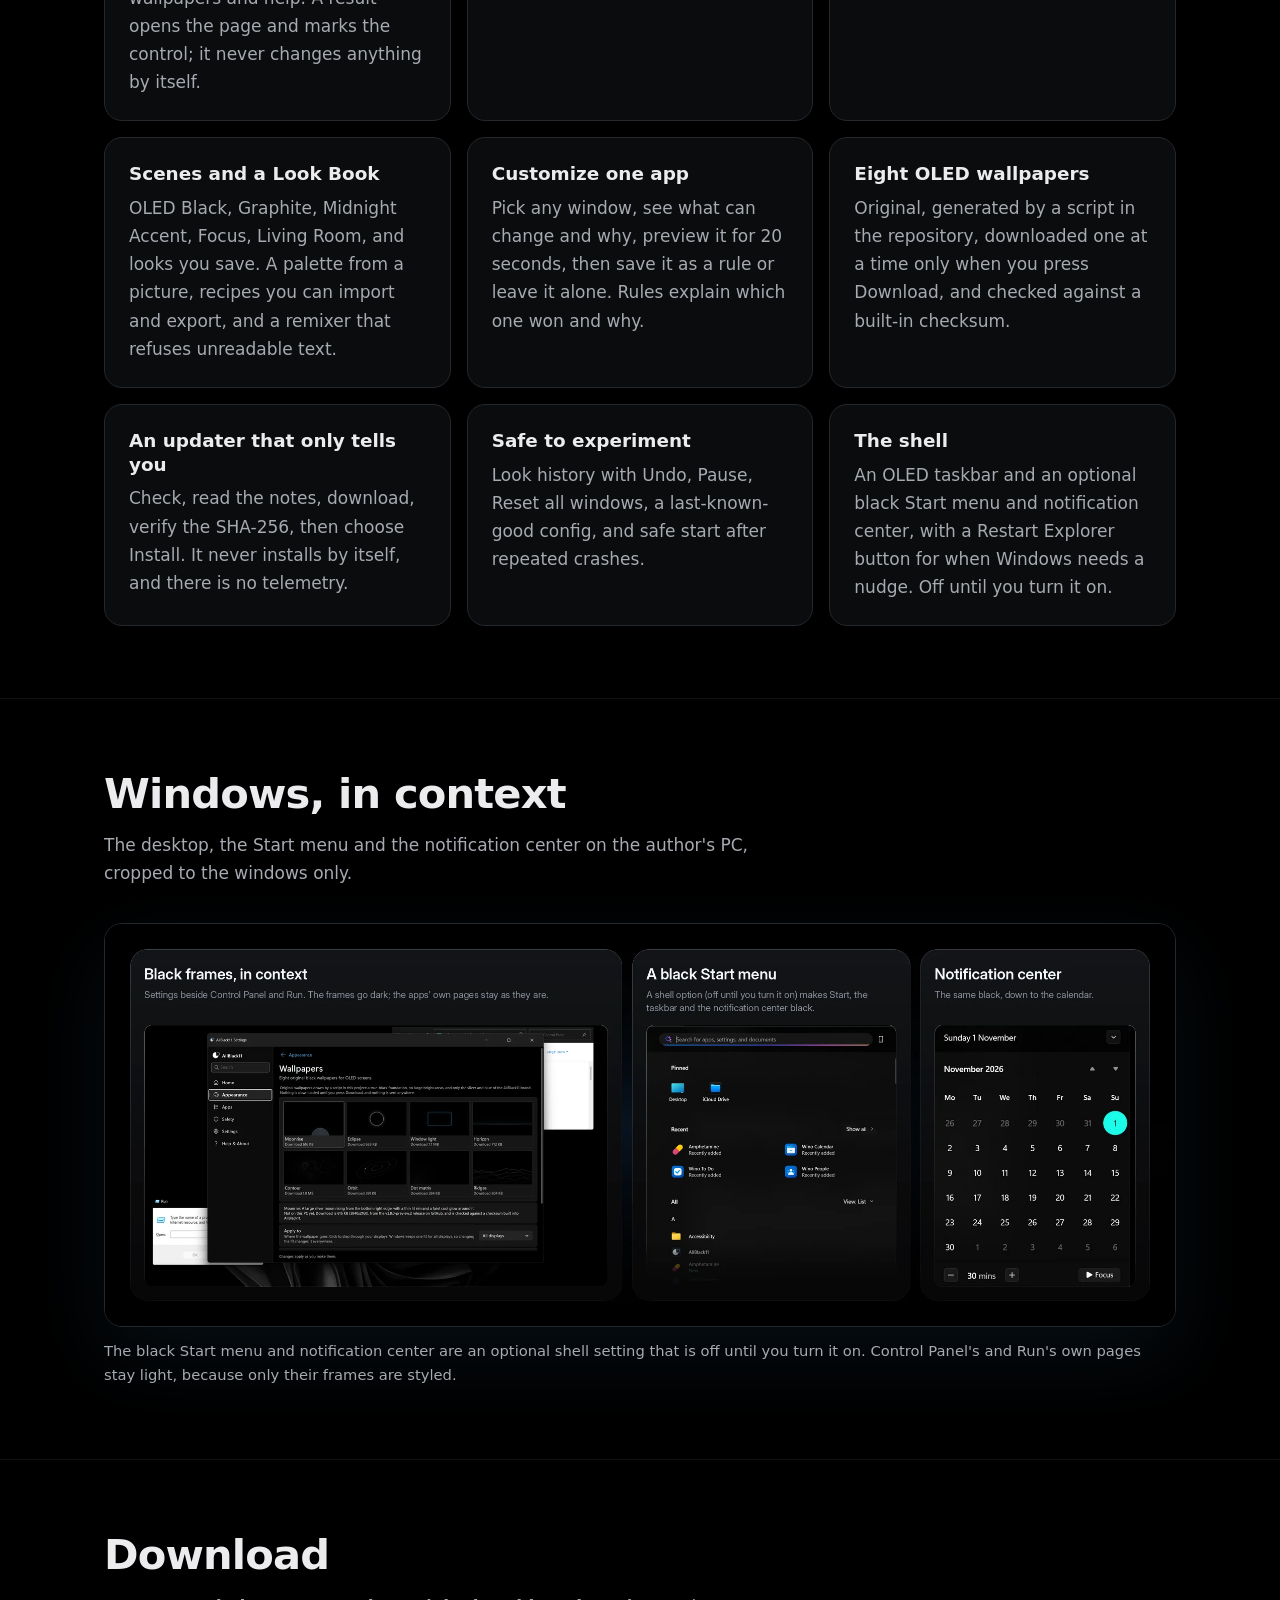
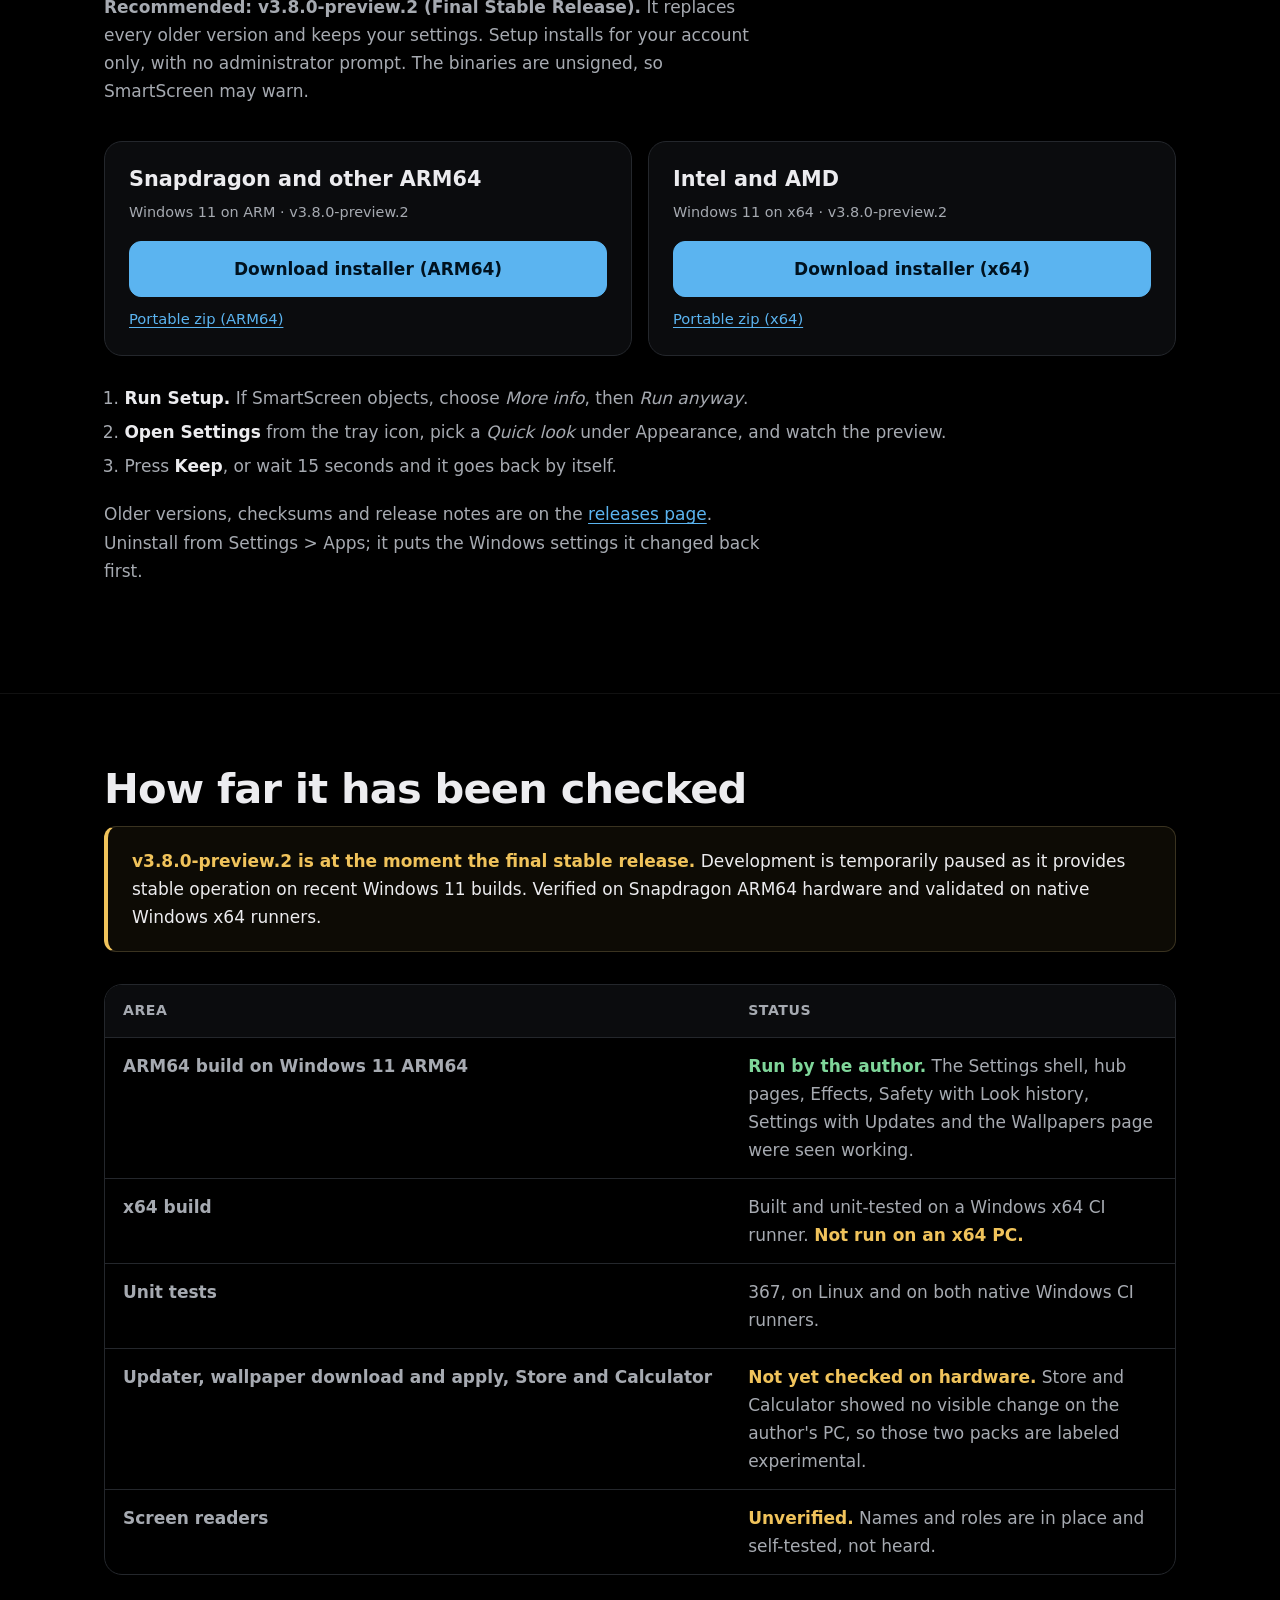
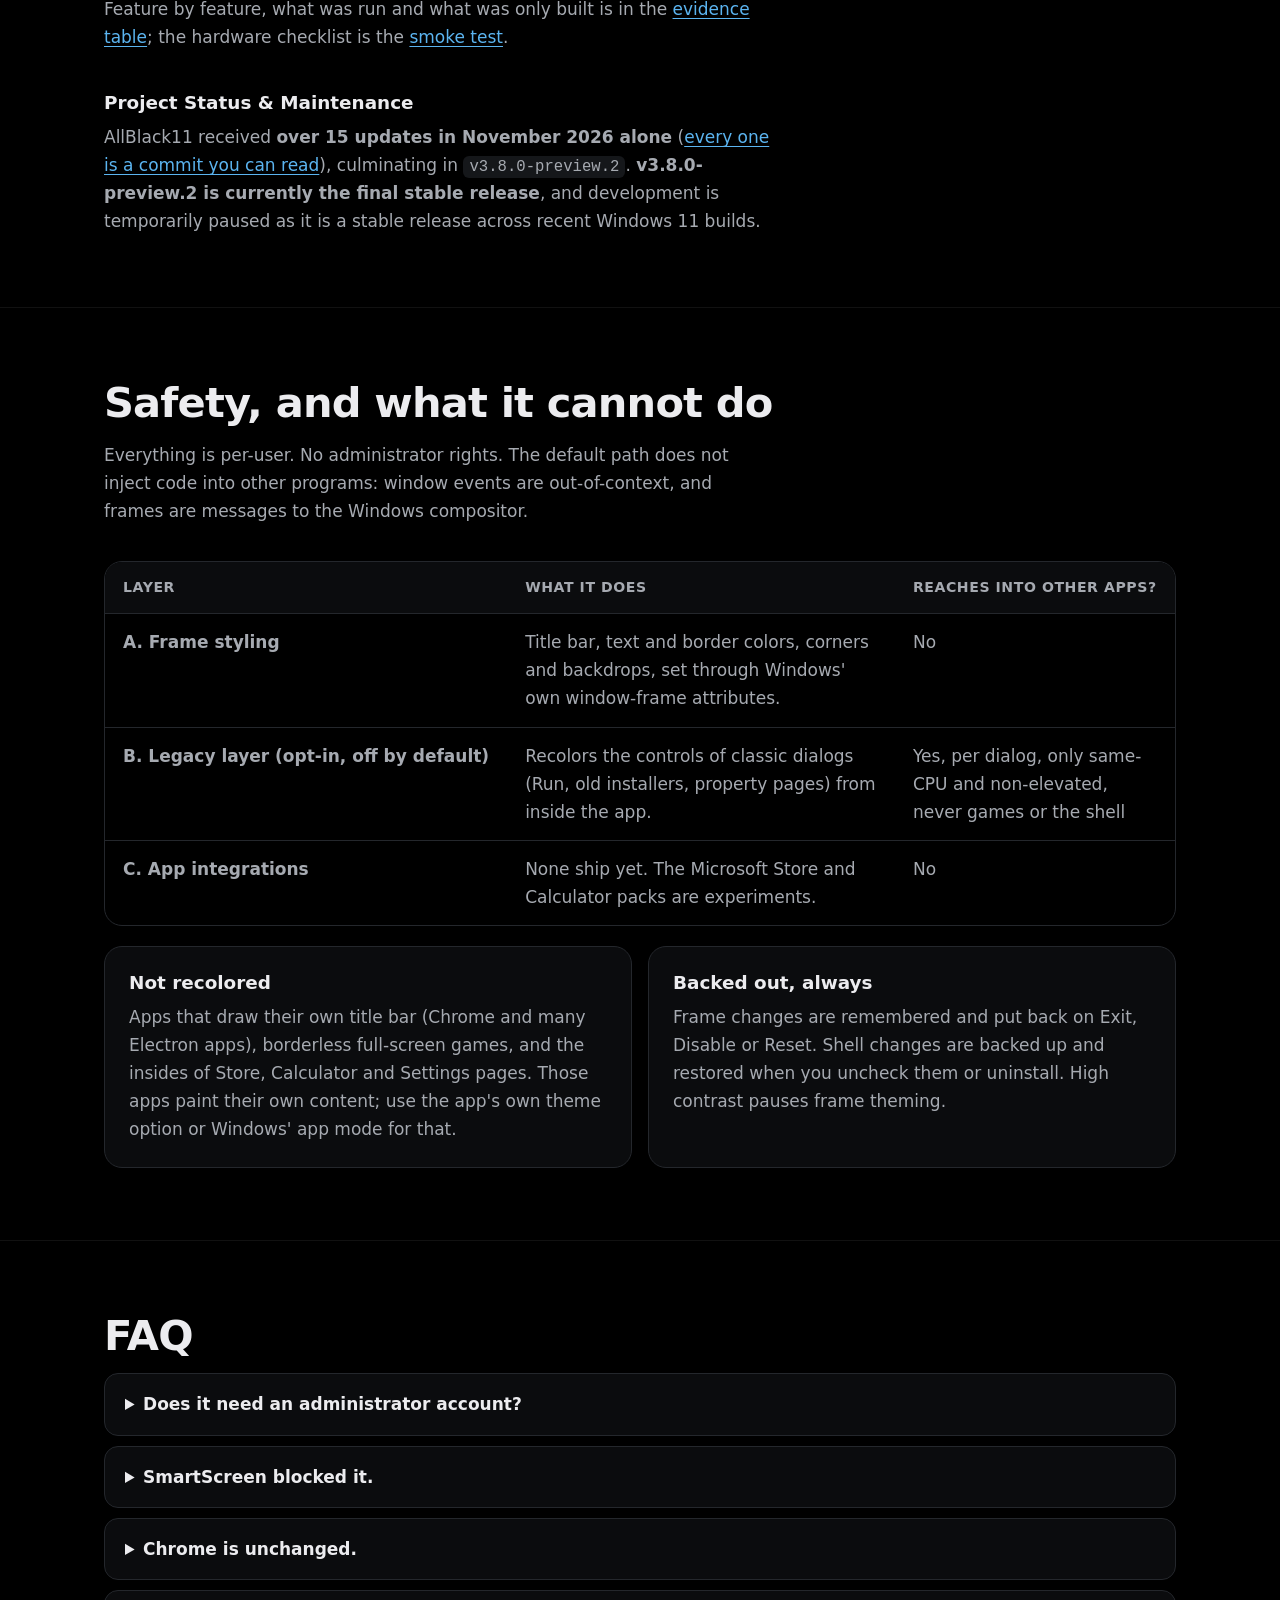
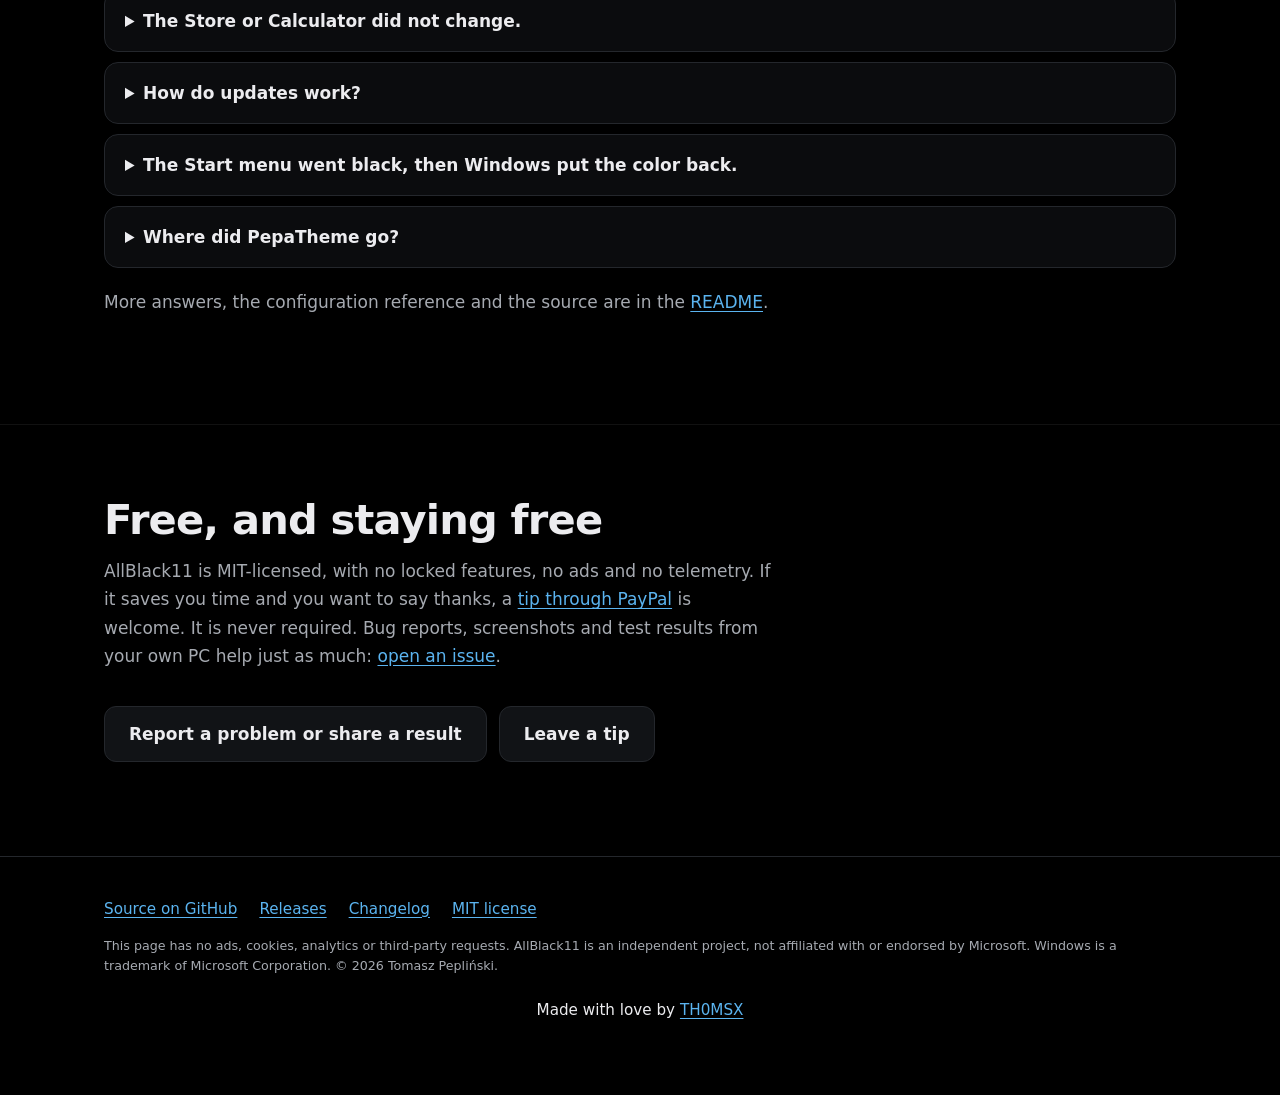
==== commit 604bdfb7: "docs(site): mark v3.8.0-preview.2 as final stable release and update status" ====
--- a/site/index.html
+++ b/site/index.html
@@ -41,11 +41,11 @@
 <main id="main">
 <div id="top" class="hero">
   <div class="wrap">
-    <p class="eyebrow">3.8 Preview &middot; free &middot; open source &middot; MIT</p>
+    <p class="eyebrow">v3.8.0-preview.2 &middot; Final Stable Release &middot; Free &middot; Open Source &middot; MIT</p>
     <h1>Make Windows 11 truly black.</h1>
     <p class="lead">Windows dark mode still paints gray title bars, a gray taskbar and a tinted Start menu. AllBlack11 asks Windows for black ones, lets you try any look for 15 seconds, and puts everything back whenever you say so.</p>
     <div class="cta">
-      <a class="btn primary" href="#download">Download 3.8 Preview</a>
+      <a class="btn primary" href="#download">Download v3.8.0-preview.2 (Stable)</a>
       <a class="btn" href="https://github.com/TH0MSX/AllBlack11">View on GitHub</a>
     </div>
     <ul class="chips" aria-label="Highlights">
@@ -117,7 +117,7 @@
 <section id="download" aria-labelledby="download-h">
   <div class="wrap">
     <h2 id="download-h">Download</h2>
-    <p class="sub"><strong>Recommended: 3.8 Preview.</strong> It replaces every older version and keeps your settings. Setup installs for your account only, with no administrator prompt. The binaries are unsigned, so SmartScreen may warn.</p>
+    <p class="sub"><strong>Recommended: v3.8.0-preview.2 (Final Stable Release).</strong> It replaces every older version and keeps your settings. Setup installs for your account only, with no administrator prompt. The binaries are unsigned, so SmartScreen may warn.</p>
     <div class="grid g2">
       <div class="card dl">
         <h3>Snapdragon and other ARM64</h3>
@@ -145,7 +145,7 @@
   <div class="wrap">
     <h2 id="checked-h">How far it has been checked</h2>
     <div class="note">
-      <p><strong>3.8 Preview is a pre-release.</strong> The ARM64 build runs on its author's Windows 11 ARM64 PC. The x64 build is built and unit-tested on a real Windows x64 runner but has <strong>not been run on an x64 PC</strong>. Screen readers, the updater against real releases and wallpaper apply have not been tried on hardware.</p>
+      <p><strong>v3.8.0-preview.2 is at the moment the final stable release.</strong> Development is temporarily paused as it provides stable operation on recent Windows 11 builds. Verified on Snapdragon ARM64 hardware and validated on native Windows x64 runners.</p>
     </div>
     <div class="table-wrap">
       <table>
@@ -161,8 +161,8 @@
     </div>
     <p class="sub" style="margin-top:20px">Feature by feature, what was run and what was only built is in the <a href="https://github.com/TH0MSX/AllBlack11/blob/main/docs/dev/EVIDENCE.md">evidence table</a>; the hardware checklist is the <a href="https://github.com/TH0MSX/AllBlack11/blob/main/docs/dev/SMOKE-TEST.md">smoke test</a>.</p>
 
-    <h3 style="margin-top:40px">Kept up to date, in the open</h3>
-    <p class="sub" style="margin-bottom:0">AllBlack11 received <strong>over 15 updates in November 2026 alone</strong> (<a href="https://github.com/TH0MSX/AllBlack11/commits/main/?since=2026-11-01&amp;until=2026-11-30">every one is a commit you can read</a>). The aim is <strong>at least one update every month</strong>, each with bug fixes, compatibility tweaks for Windows updates and new features. That is a target, not a promise, and every release says plainly what has and has not been checked.</p>
+    <h3 style="margin-top:40px">Project Status & Maintenance</h3>
+    <p class="sub" style="margin-bottom:0">AllBlack11 received <strong>over 15 updates in November 2026 alone</strong> (<a href="https://github.com/TH0MSX/AllBlack11/commits/main/?since=2026-11-01&amp;until=2026-11-30">every one is a commit you can read</a>), culminating in <code>v3.8.0-preview.2</code>. <strong>v3.8.0-preview.2 is currently the final stable release</strong>, and development is temporarily paused as it is a stable release across recent Windows 11 builds.</p>
   </div>
 </section>
 
@@ -247,4 +247,4 @@
   </div>
 </footer>
 </body>
-</html>
+</html>
